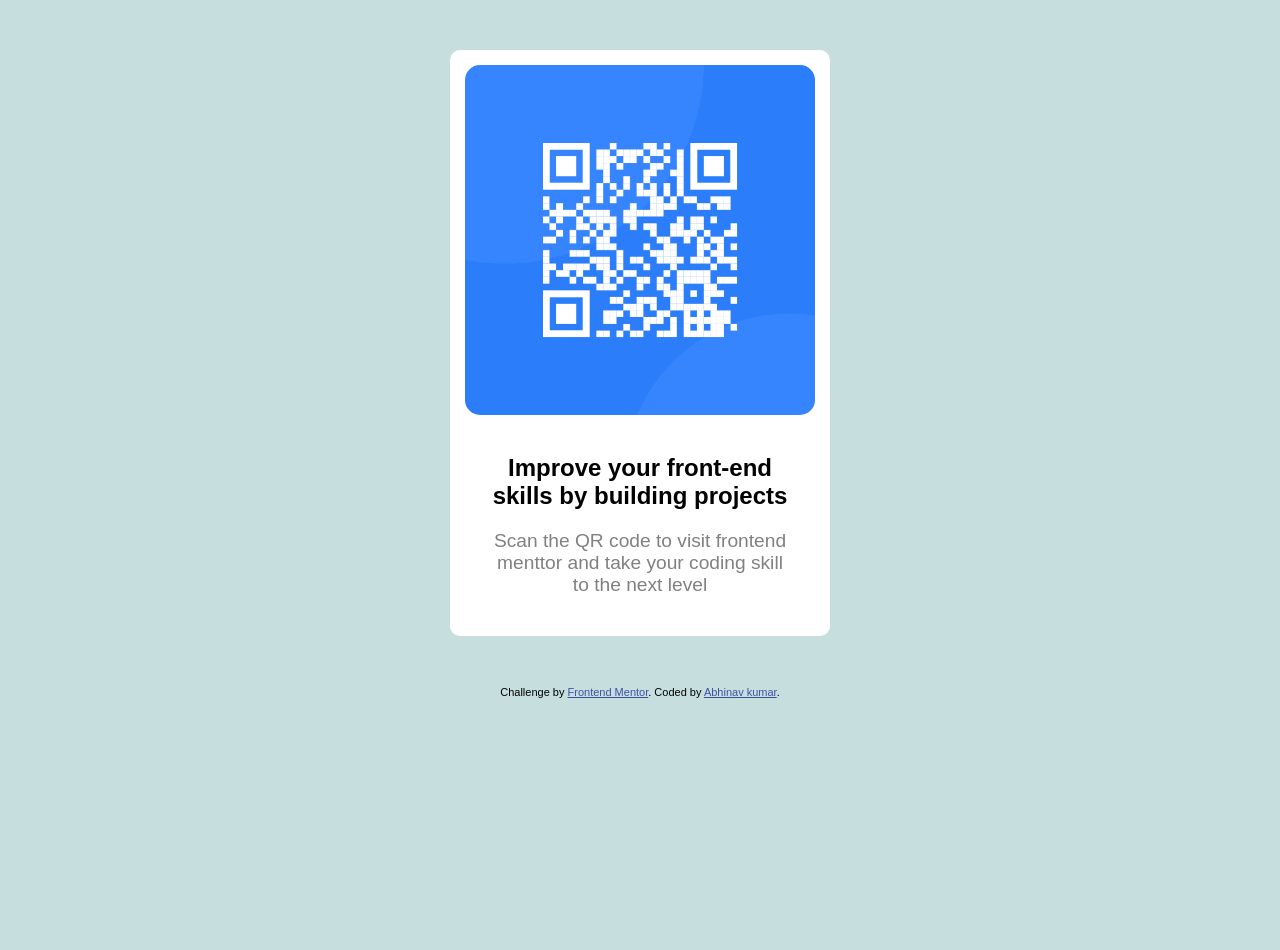
==== index.html @ f6490203 "file directory updated" ====
<!DOCTYPE html>
<html lang="en">

<head>
  <meta charset="UTF-8">
  <meta name="viewport" content="width=device-width, initial-scale=1.0">
  <!-- displays site properly based on user's device -->

  <link rel="icon" type="image/png" sizes="32x32" href="./images/favicon-32x32.png">

  <!-- google font attachment link -->
  <link rel="preconnect" href="https://fonts.googleapis.com">
  <link rel="preconnect" href="https://fonts.gstatic.com" crossorigin>
  <link
    href="https://fonts.googleapis.com/css2?family=Nunito+Sans:ital,opsz,wght@0,6..12,200..1000;1,6..12,200..1000&display=swap"
    rel="stylesheet">


  <title>Frontend Mentor | QR code component</title>

  <style>
    html{
      font-size: 16px;
    }
   
    * {
      margin: 0;
      padding: 0;
      box-sizing: border-box;
    }
    :root{
      --webpage-primary-background-color:  rgb(199, 222, 222);
      

    }
     html{
      font-family: 'Outfit', sans-serif;
    }
    body {
      width: 100%;
      height: 100vh;
      background-color: var(--webpage-primary-background-color);
    }
    .main-section {}

    .qr-container{
      width: min-content;
      height: auto;
      border: 2px solid black;
      margin: 50px auto;
      padding: 15px;
      border-radius: 10px;
      border: none;
      background-color: white;
      
    }
    /* .qr-container{
      margin: 0px auto; /*debug here  for making in the center
    } */
    .qr-container img{
      width: 350px;
      height: 350px;
      border-radius: 15px;
    }
    .qr-specification{
      padding: 25px;
      text-align: center;

      
    }
    .specification-head{
      padding: 10px 0px 10px 0px ;
      font-size: 1.5rem;

    }
    .specification-para{
      padding-top: 10px;
      color: gray;
      font-size: 1.2rem;
    }

    .attribution {
      font-size: 0.6875rem;
      text-align: center;
    }

    .attribution a {
      color: hsl(228, 45%, 44%);
    }
  </style>
</head>

<body>

  <main class="main-section">

    <section class="qr-container">

      <img src="./images/image-qr-code.png" alt="Qr bar code" class="qr-image">

      <article class="qr-specification">

        <h2 class="specification-head">
         Improve your front-end skills by building projects
          
        </h2>

        <p class="specification-para">
          Scan the QR code to visit frontend menttor and take your coding skill to the next level
        </p>
      </article>
    </section>
  </main>


  <footer class="attribution">
    Challenge by <a href="https://www.frontendmentor.io?ref=challenge">Frontend Mentor</a>.
    Coded by <a href="#">Abhinav kumar</a>.
  </footer>

</body>

</html>
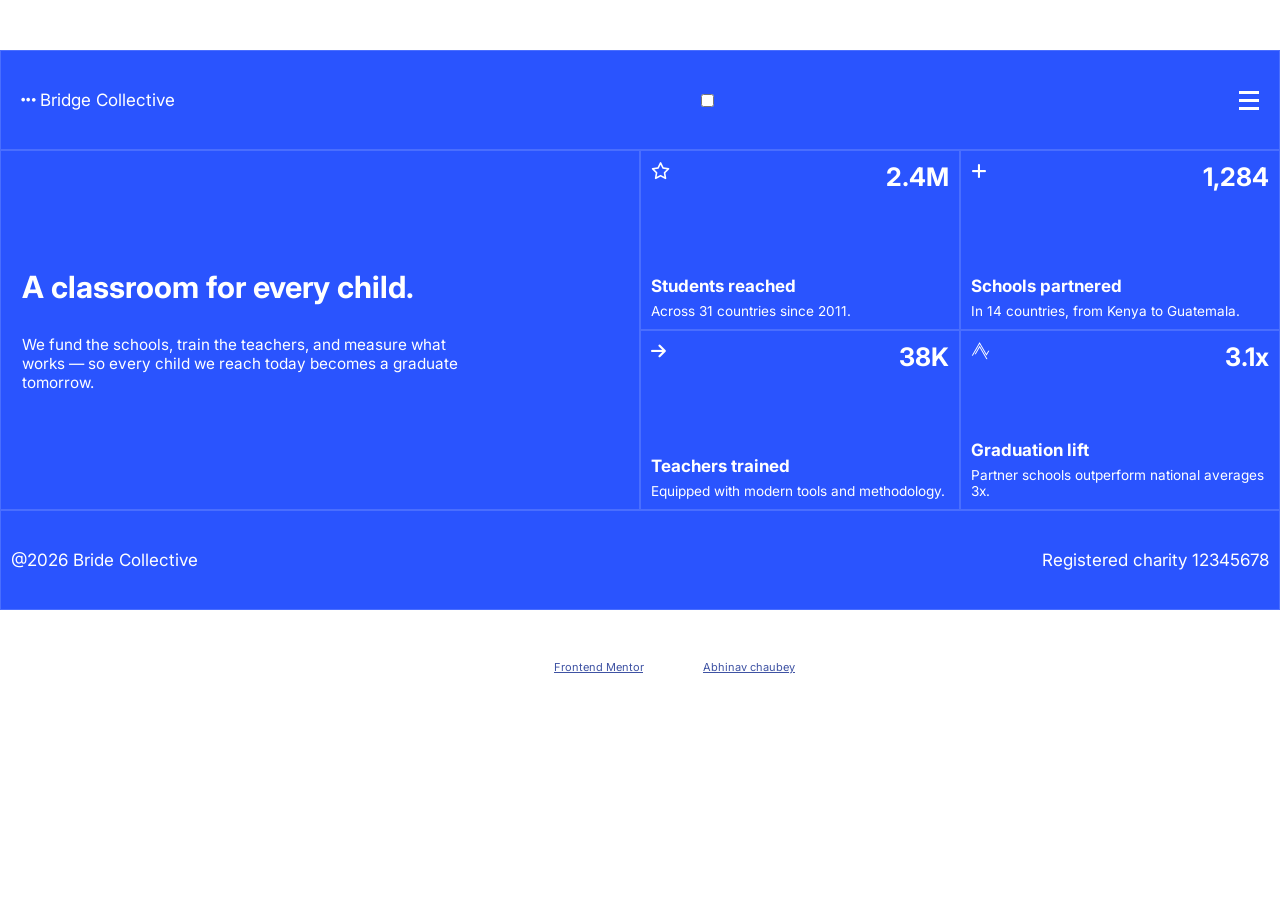
==== commit c297c322: "css layout change" ====
--- a/index.html
+++ b/index.html
@@ -6,81 +6,25 @@
   <meta name="viewport" content="width=device-width, initial-scale=1.0">
   <!-- displays site properly based on user's device -->
 
-  <link rel="icon" type="image/png" sizes="32x32" href="./images/favicon-32x32.png">
+  <link rel="icon" type="image/png" sizes="32x32" href="./assets/images/favicon-32x32.png">
+  <link rel="stylesheet" href="/grid-landing-page-main/style.css">
 
-  <!-- google font attachment link -->
+  <!-- charactor font  -->
   <link rel="preconnect" href="https://fonts.googleapis.com">
   <link rel="preconnect" href="https://fonts.gstatic.com" crossorigin>
   <link
-    href="https://fonts.googleapis.com/css2?family=Nunito+Sans:ital,opsz,wght@0,6..12,200..1000;1,6..12,200..1000&display=swap"
+    href="https://fonts.googleapis.com/css2?family=Inter:ital,opsz,wght@0,14..32,100..900;1,14..32,100..900&family=Nunito+Sans:ital,opsz,wght@0,6..12,200..1000;1,6..12,200..1000&display=swap"
     rel="stylesheet">
 
-
-  <title>Frontend Mentor | QR code component</title>
-
+    <!-- icon -->
+  <link
+  rel="stylesheet"
+  href="https://cdnjs.cloudflare.com/ajax/libs/font-awesome/6.7.2/css/all.min.css"
+>
+  <!-- Feel free to remove these styles or customise in your own stylesheet 👍 -->
   <style>
-    html{
-      font-size: 16px;
-    }
-   
-    * {
-      margin: 0;
-      padding: 0;
-      box-sizing: border-box;
-    }
-    :root{
-      --webpage-primary-background-color:  rgb(199, 222, 222);
-      
-
-    }
-     html{
-      font-family: 'Outfit', sans-serif;
-    }
-    body {
-      width: 100%;
-      height: 100vh;
-      background-color: var(--webpage-primary-background-color);
-    }
-    .main-section {}
-
-    .qr-container{
-      width: min-content;
-      height: auto;
-      border: 2px solid black;
-      margin: 50px auto;
-      padding: 15px;
-      border-radius: 10px;
-      border: none;
-      background-color: white;
-      
-    }
-    /* .qr-container{
-      margin: 0px auto; /*debug here  for making in the center
-    } */
-    .qr-container img{
-      width: 350px;
-      height: 350px;
-      border-radius: 15px;
-    }
-    .qr-specification{
-      padding: 25px;
-      text-align: center;
-
-      
-    }
-    .specification-head{
-      padding: 10px 0px 10px 0px ;
-      font-size: 1.5rem;
-
-    }
-    .specification-para{
-      padding-top: 10px;
-      color: gray;
-      font-size: 1.2rem;
-    }
-
     .attribution {
-      font-size: 0.6875rem;
+      font-size: 11px;
       text-align: center;
     }
 
@@ -92,32 +36,127 @@
 
 <body>
 
-  <main class="main-section">
+  <main class="main-container">
 
-    <section class="qr-container">
+    <section class="item navbar">
+      <p class="logo-content"><i class="fa-solid fa-ellipsis"></i>Bridge Collective</p>
 
-      <img src="./images/image-qr-code.png" alt="Qr bar code" class="qr-image">
+      <!-- hamburger -->
+      <input class="menu-toggle" type="checkbox" id="menu-toggle">
+      <label class="hamburger" for="menu-toggle" aria-label="Toggle navigation">
+        <span></span>
+        <span></span>
+        <span></span>
+      </label>
 
-      <article class="qr-specification">
+    </section>
 
-        <h2 class="specification-head">
-         Improve your front-end skills by building projects
-          
-        </h2>
+    <section class="item hero">
+      <h1 class="hero-head">A classroom for every child.</h1>
+      <p class="head-para"> We fund the schools, train the teachers, and measure what works — so every child we reach
+        today becomes a graduate tomorrow.</p>
 
-        <p class="specification-para">
-          Scan the QR code to visit frontend menttor and take your coding skill to the next level
-        </p>
-      </article>
     </section>
+    <section class="item start-1">
+
+      <div class="icon-data">
+        <div class="icon"><i class="fa-regular fa-star"></i></div>
+        <h2 class="rating-view">2.4M</h2>
+      </div>
+
+        <div class="start-specificaton">
+         <h3 class="start-head">Students reached</h3>
+        <p class="start-para">Across 31 countries since 2011.</p>
+       </div>
+
+      </div>
+
+
+    </section>
+    <section class="item start-2">
+
+
+      <div class="icon-data">
+        <div class="icon"><i class="fa-solid fa-plus"></i></div>
+        <h2 class="rating-view"> 1,284</h2>
+      </div>
+
+      <div class="start-specificaton">
+        <h3 class="start-head">Schools partnered</h3>
+        <p class="start-para">In 14 countries, from Kenya to Guatemala.</p>
+
+       </div>
+
+
+    </section>
+    <section class="item start-3">
+
+      <div class="icon-data">
+        <div class="icon"><i class="fa-solid fa-arrow-right"></i></div>
+        <h2 class="rating-view">38K</h2>
+      </div>
+      
+
+       <div class="start-specificaton">
+
+         <h3 class="start-head">Teachers trained</h3>
+         <p class="start-para">Equipped with modern tools and methodology.</p>
+
+       </div>
+
+    </section>
+    <section class="item start-4">
+
+
+
+      <div class="icon-data">
+        <div class="icon"><i class="fa-brands fa-think-peaks"></i></div>
+        <h2 class="rating-view">3.1x</h2>
+
+      </div>
+
+
+       <div class="start-specificaton">
+         <h3 class="start-head">Graduation lift</h3>
+         <p class="start-para">Partner schools outperform national averages 3x.</p>
+
+       </div>
+      
+
+
+    </section>
+
+    <section class="item footer">
+
+      <p class="brid-coll">@2026 Bride Collective</p>
+      <p class="registerd">Registered charity 12345678</p>
+
+
+    </section>
+    <!-- <section class="item "></section> -->
+
+
+    <!-- menubar -->
+     <!-- Menu panel — hidden until the hamburger is activated -->
+      <ul class="menu-panel">
+
+        <li><a href="#" About></a></li>
+        <li><a href="#">Our partner</a></li>
+        <li><a href="#">Patner</a></li>
+        <li><a href="#">Annual Report</a></li>
+        <li><a href="#">Donate</a></li>
+
+      </ul>
+
   </main>
 
 
-  <footer class="attribution">
+
+
+  <div class="attribution">
     Challenge by <a href="https://www.frontendmentor.io?ref=challenge">Frontend Mentor</a>.
-    Coded by <a href="#">Abhinav kumar</a>.
-  </footer>
-
+    Coded by <a href="#">Abhinav chaubey</a>.
+  </div>
 </body>
 
 </html>
--- a/grid-landing-page-main/style.css
+++ b/grid-landing-page-main/style.css
@@ -0,0 +1,138 @@
+:root {
+    --font-color: hsl(0, 0%, 100%);
+    --background-color: hsl(228, 99%, 58%);
+    --opacity: hsl(0, 0%, 0%);
+}
+
+/* mobile size 375 */
+/* desktop 1440px */
+
+*{
+    margin: 0;
+    padding: 0;
+    box-sizing: border-box;
+}
+
+html{
+    font-size: 17px;
+    font-family: 'Inter', 'sans-sarif';
+    color: var(--font-color);
+}
+body{
+    width: 100%;
+}
+
+.main-container{
+    width: min(1440px, 100%);
+    height: auto;
+    margin: 50px auto;
+    display: grid;
+    grid-template-columns: repeat(4, 1fr);
+    grid-template-rows: 100px 1fr 1fr 100px;
+    /* grid-template-rows: 1fr 1fr 1fr 1fr; */
+    background-color: var(--background-color);
+    /* gap: 10px; */
+    grid-template-areas: 'navbar navbar navbar navbar '
+                         'hero hero first-starts second-start'
+                         'hero hero third-start fourth-start'
+                         'footer footer footer footer';
+    background-color: back;
+}
+.main-container > *{
+    border:  1px solid rgba(255, 255,255,0.15); 
+}
+.navbar{
+    grid-area: navbar;
+    display: flex;
+    flex-direction: row;
+    justify-content: space-between;
+    align-items: center;
+    padding: 0px 20px 0px 20px;
+
+}
+.logo-content i{
+    padding-right: 4px;
+}
+.hamburger{
+    display: flex;
+    flex-direction: column;
+    gap: 5px;
+}
+.hamburger span{
+    display: block;
+    width: 20px;
+    height: 3px;
+    background-color: var(--font-color);
+    cursor: pointer;
+}
+
+/* here we write logic of breck hamburger into section */
+.menu-panel{
+    display: none;
+}
+
+/* hero section design  */
+.hero{
+    grid-area: hero;
+    /* padding: 110px 150px 110px 30px; */
+    padding: 6.875rem 9.375rem 6.875rem 1.25rem;
+    font-size: 1.2rem;
+    
+}
+.head-para{
+    padding-top: 30px;
+    font-size: 0.9rem;
+}
+.start-1{
+    grid-area: first-starts;
+    
+}
+.start-2{
+    grid-area: second-start;
+   
+}
+.start-3{
+    grid-area: third-start;
+    
+}
+.start-4{
+    grid-area: fourth-start;
+    
+}
+.start-1, .start-2, .start-3, .start-4{
+    display: flex;
+    flex-direction: column;
+    justify-content: space-between;
+    padding: 10px;
+
+}
+.icon-data{
+    display: flex;
+    flex-direction: row;
+    justify-content: space-between;
+}
+.start-specification{
+    
+}
+.start-head{
+    font-size: 1rem;
+}
+.start-para{
+    padding-top: 0.4rem;
+    font-size: 0.8rem;
+}
+
+/* footer start  */
+.footer{
+    grid-area: footer;
+    display: flex;
+    flex-direction: row;
+    justify-content: space-between;
+    padding: 10px;
+    align-items: center;
+    
+}
+
+
+
+
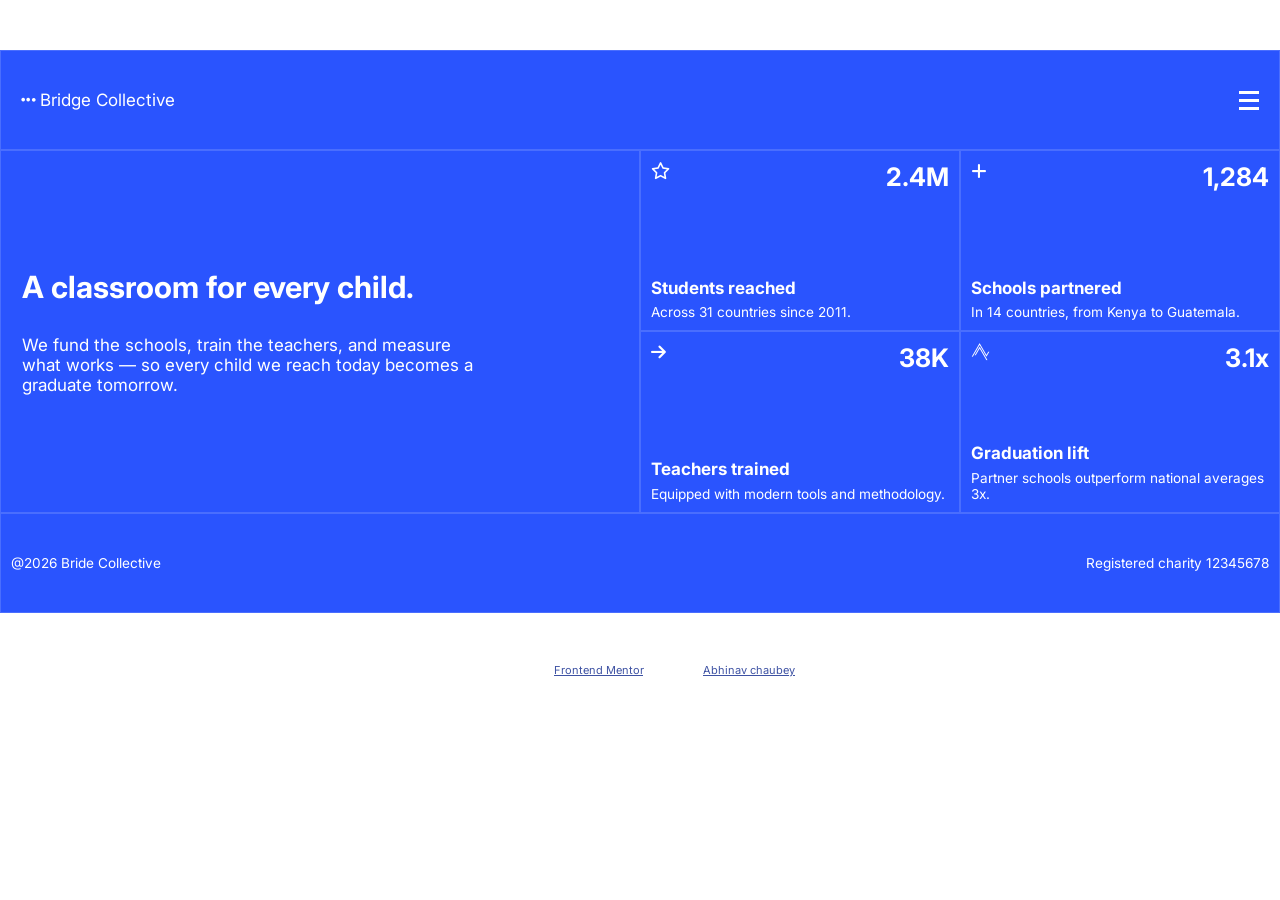
==== commit 9722c3db: "css style link update" ====
--- a/index.html
+++ b/index.html
@@ -7,7 +7,7 @@
   <!-- displays site properly based on user's device -->
 
   <link rel="icon" type="image/png" sizes="32x32" href="./assets/images/favicon-32x32.png">
-  <link rel="stylesheet" href="/grid-landing-page-main/style.css">
+  <link rel="stylesheet" href="/style.css">
 
   <!-- charactor font  -->
   <link rel="preconnect" href="https://fonts.googleapis.com">
--- a/style.css
+++ b/style.css
@@ -0,0 +1,208 @@
+:root {
+    --font-color: hsl(0, 0%, 100%);
+    --background-color: hsl(228, 99%, 58%);
+    --opacity: hsl(0, 0%, 0%);
+}
+
+/* mobile size 375 */
+/* desktop 1440px */
+
+*{
+    margin: 0;
+    padding: 0;
+    box-sizing: border-box;
+}
+
+html{
+    font-size: 17px;
+    font-family: 'Inter', 'sans-sarif';
+    color: var(--font-color);
+}
+body{
+    width: 100%;
+}
+
+.main-container{
+    width: min(1440px, 100%);
+    height: auto;
+    margin: 50px auto;
+    display: grid;
+    grid-template-columns: repeat(4, 1fr);
+    grid-template-rows: 100px 1fr 1fr 100px;
+    /* grid-template-rows: 1fr 1fr 1fr 1fr; */
+    background-color: var(--background-color);
+    /* gap: 10px; */
+    grid-template-areas: 'navbar navbar navbar navbar '
+                         'hero hero first-starts second-start'
+                         'hero hero third-start fourth-start'
+                         'footer footer footer footer';
+    background-color: back;
+}
+.main-container > *{
+    border:  1px solid rgba(255, 255,255,0.15); 
+}
+.navbar{
+    grid-area: navbar;
+    position: relative;
+    display: flex;
+    flex-direction: row;
+    justify-content: space-between;
+    align-items: center;
+    padding: 0px 20px 0px 20px;
+
+}
+.logo-content i{
+    padding-right: 4px;
+}
+.hamburger{
+    display: flex;
+    flex-direction: column;
+    gap: 5px;
+    cursor: pointer;
+}
+.menu-toggle{
+    position: absolute;
+    opacity: 0;
+}
+.menu-toggle:checked ~ .menu-panel{
+    display: flex;
+}
+.hamburger span{
+    display: block;
+    width: 20px;
+    height: 3px;
+    background-color: var(--font-color);
+}
+
+/* need to update on the menu section */
+.menu-panel{
+    display: none;
+    position: absolute;
+    top: 100%;
+    right: 0;
+    z-index: 1;
+    flex-direction: column;
+    gap: 1rem;
+    min-width: 12rem;
+    padding: 1.25rem;
+    list-style: none;
+    background-color: hsla(0, 0%, 0%, 0.25);
+}
+.menu-panel a{
+    color: var(--font-color);
+}
+
+/* hero section design  */
+.hero{
+    grid-area: hero;
+    /* padding: 110px 150px 110px 30px; */
+    padding: 6.875rem 9.375rem 6.875rem 1.25rem;
+    font-size: 1.2rem;
+    
+}
+.head-para{
+    padding-top: 30px;
+    font-size: 1rem;
+}
+.start-1{
+    grid-area: first-starts;
+    
+}
+.start-2{
+    grid-area: second-start;
+   
+}
+.start-3{
+    grid-area: third-start;
+    
+}
+.start-4{
+    grid-area: fourth-start;
+    
+}
+.start-1, .start-2, .start-3, .start-4{
+    display: flex;
+    flex-direction: column;
+    justify-content: space-between;
+    padding: 10px;
+
+}
+.icon-data{
+    display: flex;
+    flex-direction: row;
+    justify-content: space-between;
+}
+.start-specification{
+    
+}
+.start-head{
+    font-size: 1rem;
+}
+.start-para{
+    padding-top: 0.4rem;
+    font-size: 0.8rem;
+}
+
+/* footer start  */
+.footer{
+    grid-area: footer;
+    display: flex;
+    flex-direction: row;
+    justify-content: space-between;
+    padding: 10px;
+    align-items: center;
+    font-size: 0.8rem;
+}
+
+@media (max-width: 767px) {
+
+    .main-container{
+        margin: 0 auto;
+        grid-template-columns: 1fr;
+        grid-template-rows: 100px 1fr 1fr 1fr 1fr 1fr 100px;
+        grid-template-areas: 'navbar'
+                             'hero'
+                             'first-starts'
+                             'second-start'
+                             'third-start'
+                             'fourth-start'
+                             'footer';
+    }
+
+    .hero{
+        position: relative;
+    }
+
+  
+
+    .menu-panel{
+        position: absolute;
+        display: flex;
+        top: 0;
+        width: 100%;
+        padding-top: 110px;
+        justify-content: center;
+        align-items: center;
+        
+        
+    }
+    
+    .menu-panel a{
+        text-decoration: none;
+        font-size: 1.1rem;
+        
+    }
+
+      .footer{
+        font-size: 14px;
+        display: flex;
+        flex-direction: column;
+        justify-content: center;
+        align-items: start;
+    }
+
+
+}
+
+
+
